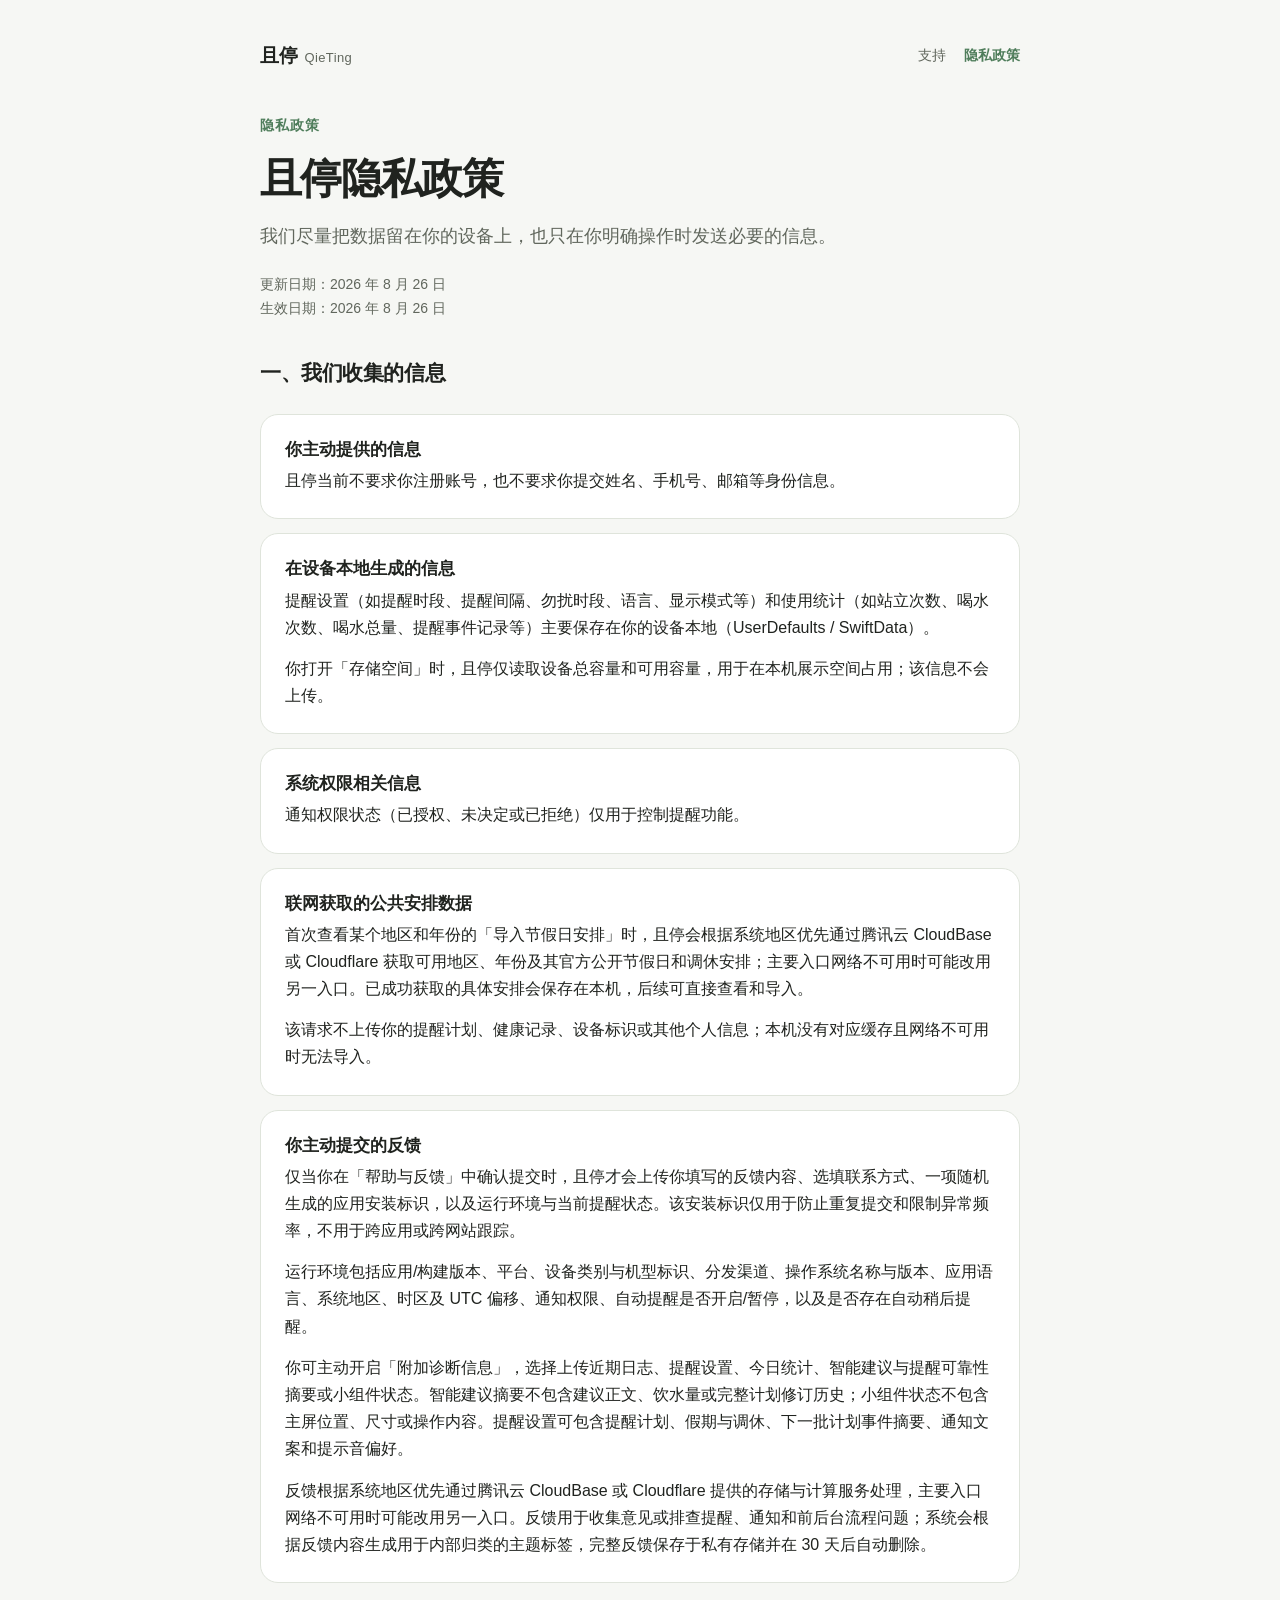
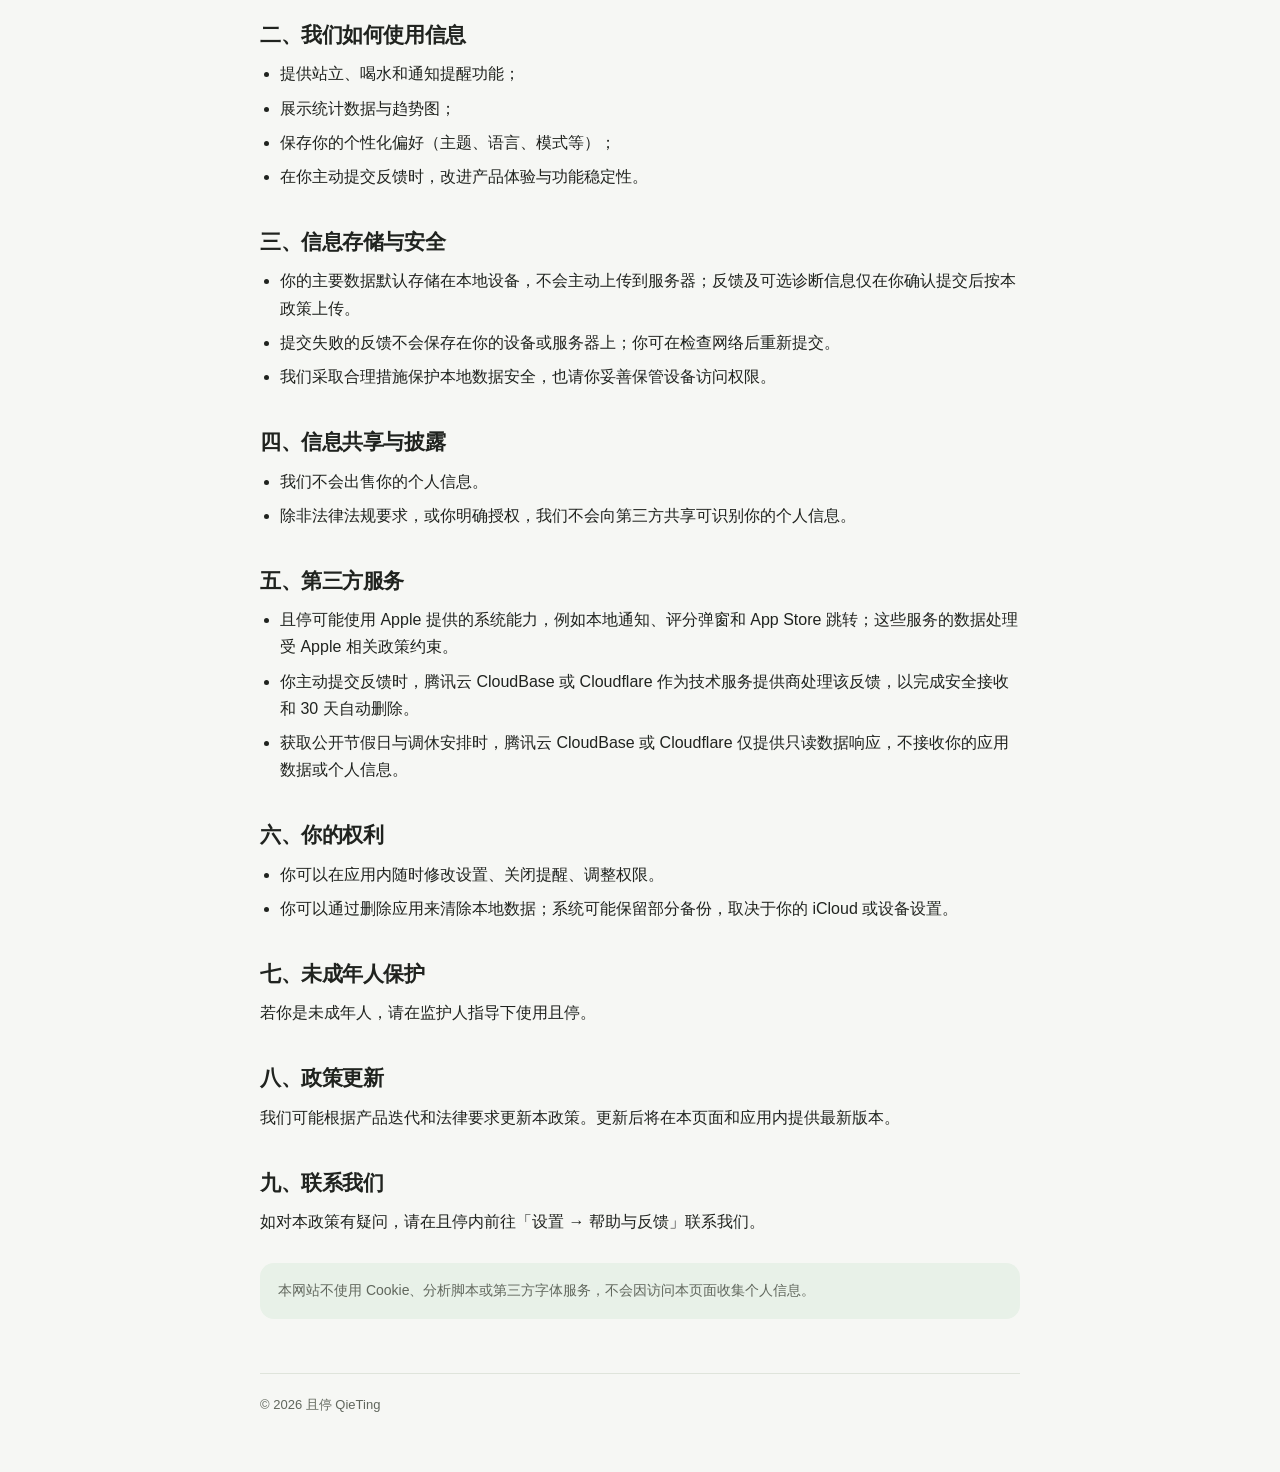
==== privacy/index.html @ 00966080 "feat: 新增隐私政策与支持页面" ====
<!doctype html>
<html lang="zh-CN">
  <head>
    <meta charset="utf-8">
    <meta name="viewport" content="width=device-width, initial-scale=1">
    <meta name="description" content="且停隐私政策。">
    <title>隐私政策｜且停</title>
    <link rel="stylesheet" href="../assets/styles.css">
  </head>
  <body>
    <main class="page">
      <header class="site-header">
        <a class="brand" href="../">且停 <small>QieTing</small></a>
        <nav class="nav" aria-label="页面导航">
          <a href="../support/">支持</a>
          <a href="./" aria-current="page">隐私政策</a>
        </nav>
      </header>

      <p class="eyebrow">隐私政策</p>
      <h1>且停隐私政策</h1>
      <p class="lead">我们尽量把数据留在你的设备上，也只在你明确操作时发送必要的信息。</p>
      <p class="meta">更新日期：2026 年 8 月 26 日<br>生效日期：2026 年 8 月 26 日</p>

      <section>
        <h2>一、我们收集的信息</h2>
        <div class="card">
          <h3>你主动提供的信息</h3>
          <p>且停当前不要求你注册账号，也不要求你提交姓名、手机号、邮箱等身份信息。</p>
        </div>
        <div class="card">
          <h3>在设备本地生成的信息</h3>
          <p>提醒设置（如提醒时段、提醒间隔、勿扰时段、语言、显示模式等）和使用统计（如站立次数、喝水次数、喝水总量、提醒事件记录等）主要保存在你的设备本地（UserDefaults / SwiftData）。</p>
          <p>你打开「存储空间」时，且停仅读取设备总容量和可用容量，用于在本机展示空间占用；该信息不会上传。</p>
        </div>
        <div class="card">
          <h3>系统权限相关信息</h3>
          <p>通知权限状态（已授权、未决定或已拒绝）仅用于控制提醒功能。</p>
        </div>
        <div class="card">
          <h3>联网获取的公共安排数据</h3>
          <p>首次查看某个地区和年份的「导入节假日安排」时，且停会根据系统地区优先通过腾讯云 CloudBase 或 Cloudflare 获取可用地区、年份及其官方公开节假日和调休安排；主要入口网络不可用时可能改用另一入口。已成功获取的具体安排会保存在本机，后续可直接查看和导入。</p>
          <p>该请求不上传你的提醒计划、健康记录、设备标识或其他个人信息；本机没有对应缓存且网络不可用时无法导入。</p>
        </div>
        <div class="card">
          <h3>你主动提交的反馈</h3>
          <p>仅当你在「帮助与反馈」中确认提交时，且停才会上传你填写的反馈内容、选填联系方式、一项随机生成的应用安装标识，以及运行环境与当前提醒状态。该安装标识仅用于防止重复提交和限制异常频率，不用于跨应用或跨网站跟踪。</p>
          <p>运行环境包括应用/构建版本、平台、设备类别与机型标识、分发渠道、操作系统名称与版本、应用语言、系统地区、时区及 UTC 偏移、通知权限、自动提醒是否开启/暂停，以及是否存在自动稍后提醒。</p>
          <p>你可主动开启「附加诊断信息」，选择上传近期日志、提醒设置、今日统计、智能建议与提醒可靠性摘要或小组件状态。智能建议摘要不包含建议正文、饮水量或完整计划修订历史；小组件状态不包含主屏位置、尺寸或操作内容。提醒设置可包含提醒计划、假期与调休、下一批计划事件摘要、通知文案和提示音偏好。</p>
          <p>反馈根据系统地区优先通过腾讯云 CloudBase 或 Cloudflare 提供的存储与计算服务处理，主要入口网络不可用时可能改用另一入口。反馈用于收集意见或排查提醒、通知和前后台流程问题；系统会根据反馈内容生成用于内部归类的主题标签，完整反馈保存于私有存储并在 30 天后自动删除。</p>
        </div>
      </section>

      <section>
        <h2>二、我们如何使用信息</h2>
        <ul>
          <li>提供站立、喝水和通知提醒功能；</li>
          <li>展示统计数据与趋势图；</li>
          <li>保存你的个性化偏好（主题、语言、模式等）；</li>
          <li>在你主动提交反馈时，改进产品体验与功能稳定性。</li>
        </ul>
      </section>

      <section>
        <h2>三、信息存储与安全</h2>
        <ul>
          <li>你的主要数据默认存储在本地设备，不会主动上传到服务器；反馈及可选诊断信息仅在你确认提交后按本政策上传。</li>
          <li>提交失败的反馈不会保存在你的设备或服务器上；你可在检查网络后重新提交。</li>
          <li>我们采取合理措施保护本地数据安全，也请你妥善保管设备访问权限。</li>
        </ul>
      </section>

      <section>
        <h2>四、信息共享与披露</h2>
        <ul>
          <li>我们不会出售你的个人信息。</li>
          <li>除非法律法规要求，或你明确授权，我们不会向第三方共享可识别你的个人信息。</li>
        </ul>
      </section>

      <section>
        <h2>五、第三方服务</h2>
        <ul>
          <li>且停可能使用 Apple 提供的系统能力，例如本地通知、评分弹窗和 App Store 跳转；这些服务的数据处理受 Apple 相关政策约束。</li>
          <li>你主动提交反馈时，腾讯云 CloudBase 或 Cloudflare 作为技术服务提供商处理该反馈，以完成安全接收和 30 天自动删除。</li>
          <li>获取公开节假日与调休安排时，腾讯云 CloudBase 或 Cloudflare 仅提供只读数据响应，不接收你的应用数据或个人信息。</li>
        </ul>
      </section>

      <section>
        <h2>六、你的权利</h2>
        <ul>
          <li>你可以在应用内随时修改设置、关闭提醒、调整权限。</li>
          <li>你可以通过删除应用来清除本地数据；系统可能保留部分备份，取决于你的 iCloud 或设备设置。</li>
        </ul>
      </section>

      <section>
        <h2>七、未成年人保护</h2>
        <p>若你是未成年人，请在监护人指导下使用且停。</p>
      </section>

      <section>
        <h2>八、政策更新</h2>
        <p>我们可能根据产品迭代和法律要求更新本政策。更新后将在本页面和应用内提供最新版本。</p>
      </section>

      <section>
        <h2>九、联系我们</h2>
        <p>如对本政策有疑问，请在且停内前往「设置 → 帮助与反馈」联系我们。</p>
      </section>

      <aside class="note">本网站不使用 Cookie、分析脚本或第三方字体服务，不会因访问本页面收集个人信息。</aside>
      <footer class="footer">© 2026 且停 QieTing</footer>
    </main>
  </body>
</html>
---- assets/styles.css ----
:root {
  color-scheme: light dark;
  --page: #f6f7f4;
  --surface: #ffffff;
  --text: #20231f;
  --secondary: #61675d;
  --line: #dfe4db;
  --accent: #4f7d5b;
  --accent-soft: #e8f1e8;
  --link: #2d6841;
}

@media (prefers-color-scheme: dark) {
  :root {
    --page: #161815;
    --surface: #20231f;
    --text: #f1f3ee;
    --secondary: #b7beb3;
    --line: #3c423a;
    --accent: #92bd96;
    --accent-soft: #263b2a;
    --link: #adddb1;
  }
}

* { box-sizing: border-box; }

html { -webkit-text-size-adjust: 100%; }

body {
  margin: 0;
  background: var(--page);
  color: var(--text);
  font-family: -apple-system, BlinkMacSystemFont, "SF Pro Text", "PingFang SC", "Hiragino Sans GB", "Microsoft YaHei", sans-serif;
  font-size: 16px;
  line-height: 1.7;
}

a {
  color: var(--link);
  text-decoration-thickness: 1px;
  text-underline-offset: 0.16em;
}

a:hover { color: var(--accent); }

.page {
  width: min(100% - 40px, 760px);
  margin: 0 auto;
  padding: 40px 0 56px;
}

.site-header {
  display: flex;
  align-items: center;
  justify-content: space-between;
  gap: 20px;
  margin-bottom: 42px;
}

.brand {
  color: var(--text);
  font-size: 19px;
  font-weight: 700;
  letter-spacing: 0.02em;
  text-decoration: none;
}

.brand small {
  color: var(--secondary);
  font-size: 13px;
  font-weight: 500;
}

.nav { display: flex; gap: 18px; font-size: 14px; }

.nav a { color: var(--secondary); text-decoration: none; }
.nav a[aria-current="page"] { color: var(--accent); font-weight: 650; }

.eyebrow {
  color: var(--accent);
  font-size: 14px;
  font-weight: 700;
  letter-spacing: 0.08em;
}

h1, h2, h3 { color: var(--text); line-height: 1.3; }

h1 {
  margin: 8px 0 14px;
  font-size: clamp(30px, 7vw, 42px);
  letter-spacing: -0.04em;
}

h2 {
  margin: 38px 0 12px;
  font-size: 21px;
  letter-spacing: -0.02em;
}

h3 { margin: 0 0 6px; font-size: 17px; }

p { margin: 0 0 14px; }

.lead {
  max-width: 620px;
  color: var(--secondary);
  font-size: 18px;
}

.meta {
  margin-top: 22px;
  color: var(--secondary);
  font-size: 14px;
}

.card {
  margin-top: 28px;
  padding: 24px;
  background: var(--surface);
  border: 1px solid var(--line);
  border-radius: 18px;
}

.card + .card { margin-top: 14px; }

.card p:last-child, .card ul:last-child { margin-bottom: 0; }

ul { margin: 8px 0 14px; padding-left: 1.25em; }
li + li { margin-top: 7px; }

.note {
  margin-top: 28px;
  padding: 16px 18px;
  color: var(--secondary);
  background: var(--accent-soft);
  border-radius: 14px;
  font-size: 14px;
}

.footer {
  margin-top: 54px;
  padding-top: 20px;
  border-top: 1px solid var(--line);
  color: var(--secondary);
  font-size: 13px;
}

@media (max-width: 520px) {
  .page { width: min(100% - 32px, 760px); padding-top: 28px; }
  .site-header { margin-bottom: 32px; }
  .brand small { display: none; }
  .nav { gap: 14px; }
  .card { padding: 20px; }
}
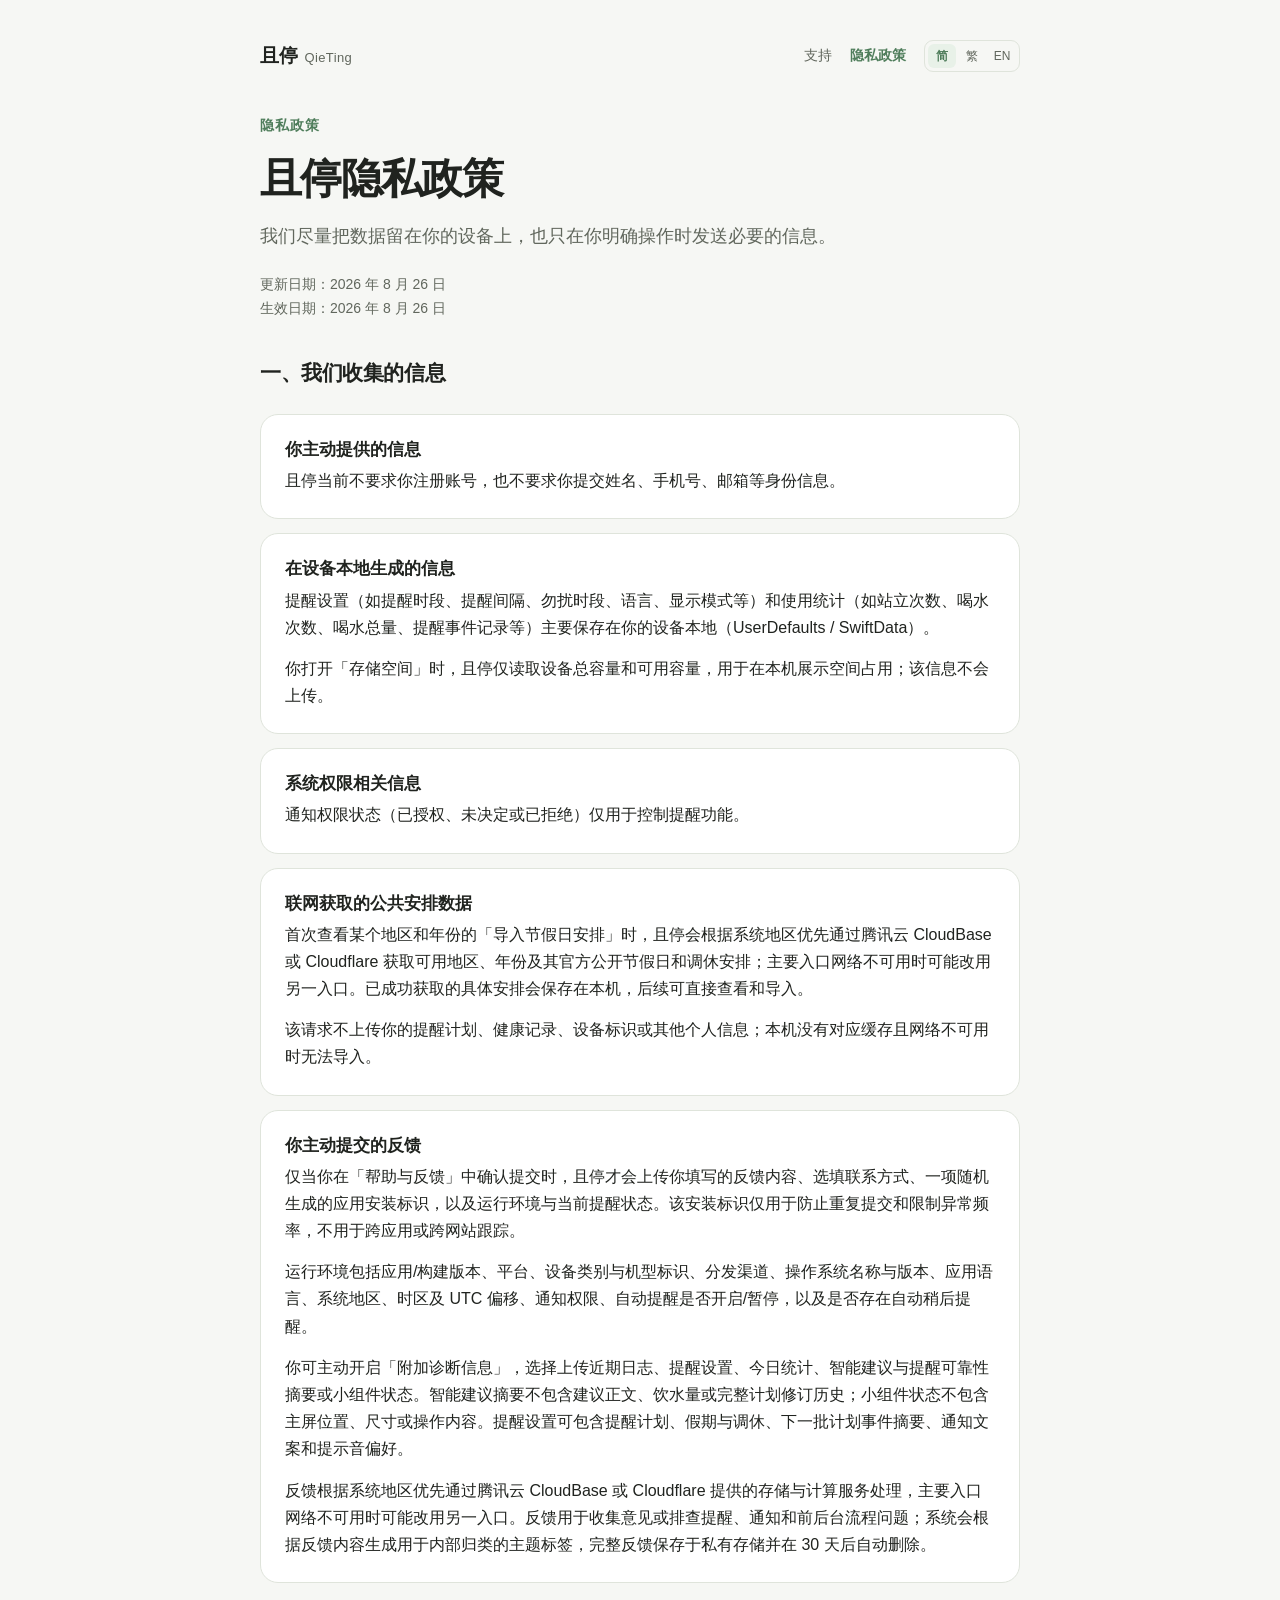
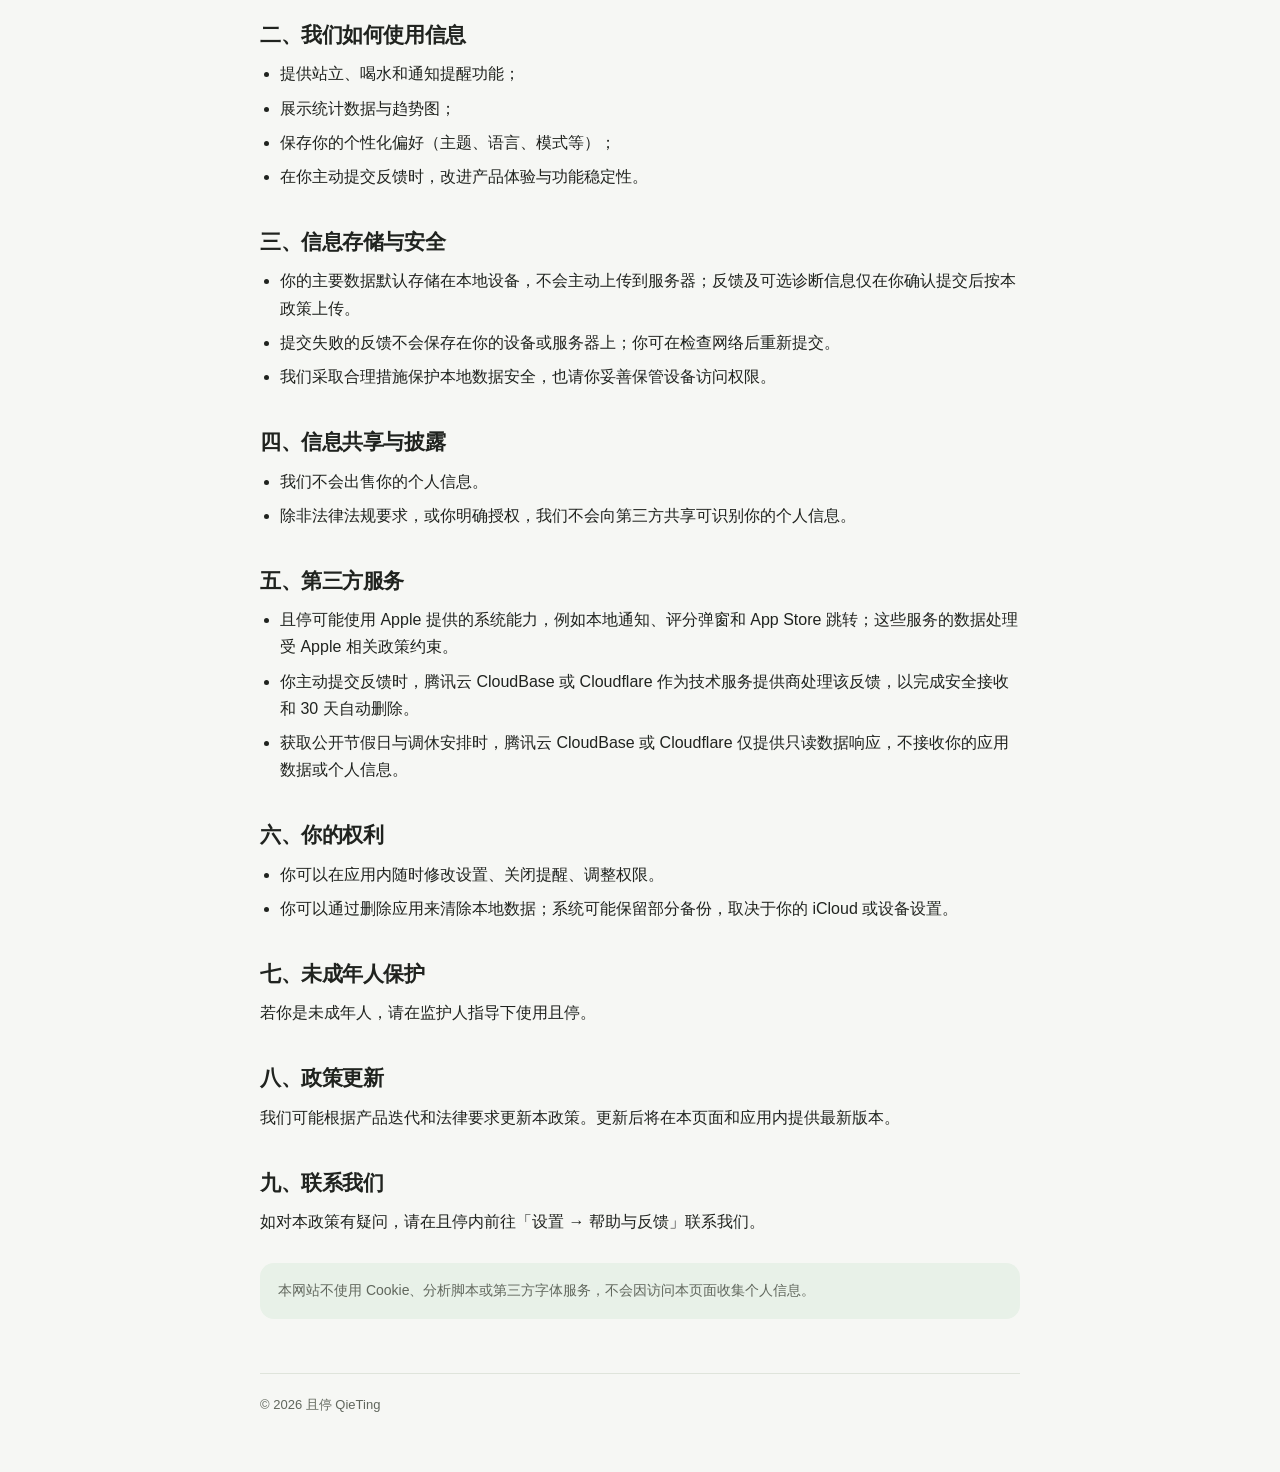
==== commit 0ed5bb0c: "添加多语言隐私与支持页面" ====
--- a/privacy/index.html
+++ b/privacy/index.html
@@ -5,16 +5,23 @@
     <meta name="viewport" content="width=device-width, initial-scale=1">
     <meta name="description" content="且停隐私政策。">
     <title>隐私政策｜且停</title>
-    <link rel="stylesheet" href="../assets/styles.css">
+    <link rel="stylesheet" href="https://sapphirezzz.github.io/qieting-support/assets/styles.css">
   </head>
   <body>
     <main class="page">
       <header class="site-header">
-        <a class="brand" href="../">且停 <small>QieTing</small></a>
-        <nav class="nav" aria-label="页面导航">
-          <a href="../support/">支持</a>
-          <a href="./" aria-current="page">隐私政策</a>
-        </nav>
+        <a class="brand" href="https://sapphirezzz.github.io/qieting-support/" data-preserve-language>且停 <small>QieTing</small></a>
+        <div class="header-actions">
+          <nav class="nav" data-i18n-aria-label="navigation" aria-label="页面导航">
+            <a href="https://sapphirezzz.github.io/qieting-support/support/" data-preserve-language data-i18n="support">支持</a>
+            <a href="https://sapphirezzz.github.io/qieting-support/privacy/" data-preserve-language aria-current="page" data-i18n="privacy">隐私政策</a>
+          </nav>
+          <nav class="language-switcher" aria-label="Language">
+            <a href="?lang=zh-Hans" data-language-link="zh-Hans">简</a>
+            <a href="?lang=zh-Hant" data-language-link="zh-Hant">繁</a>
+            <a href="?lang=en" data-language-link="en">EN</a>
+          </nav>
+        </div>
       </header>
 
       <p class="eyebrow">隐私政策</p>
@@ -113,5 +120,7 @@
       <aside class="note">本网站不使用 Cookie、分析脚本或第三方字体服务，不会因访问本页面收集个人信息。</aside>
       <footer class="footer">© 2026 且停 QieTing</footer>
     </main>
+    <script src="https://sapphirezzz.github.io/qieting-support/assets/translations.js"></script>
+    <script src="https://sapphirezzz.github.io/qieting-support/assets/language.js"></script>
   </body>
 </html>
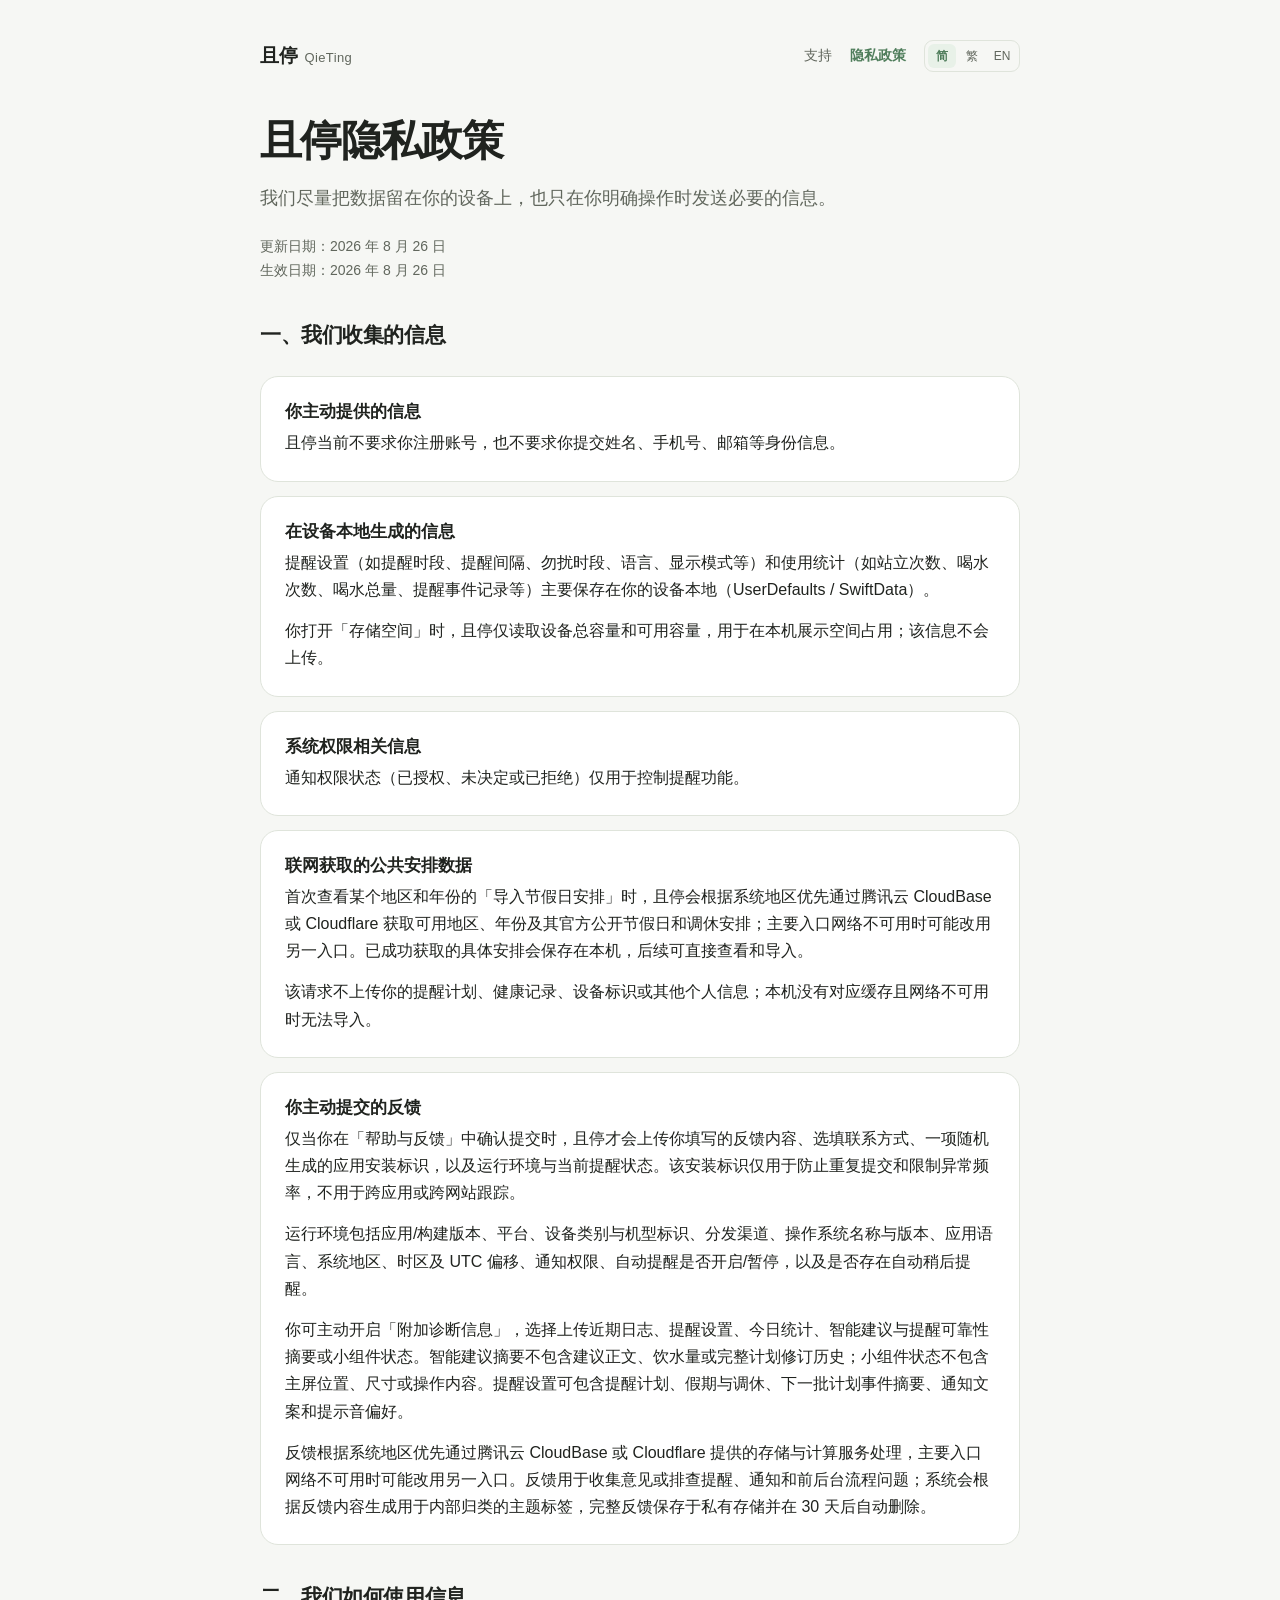
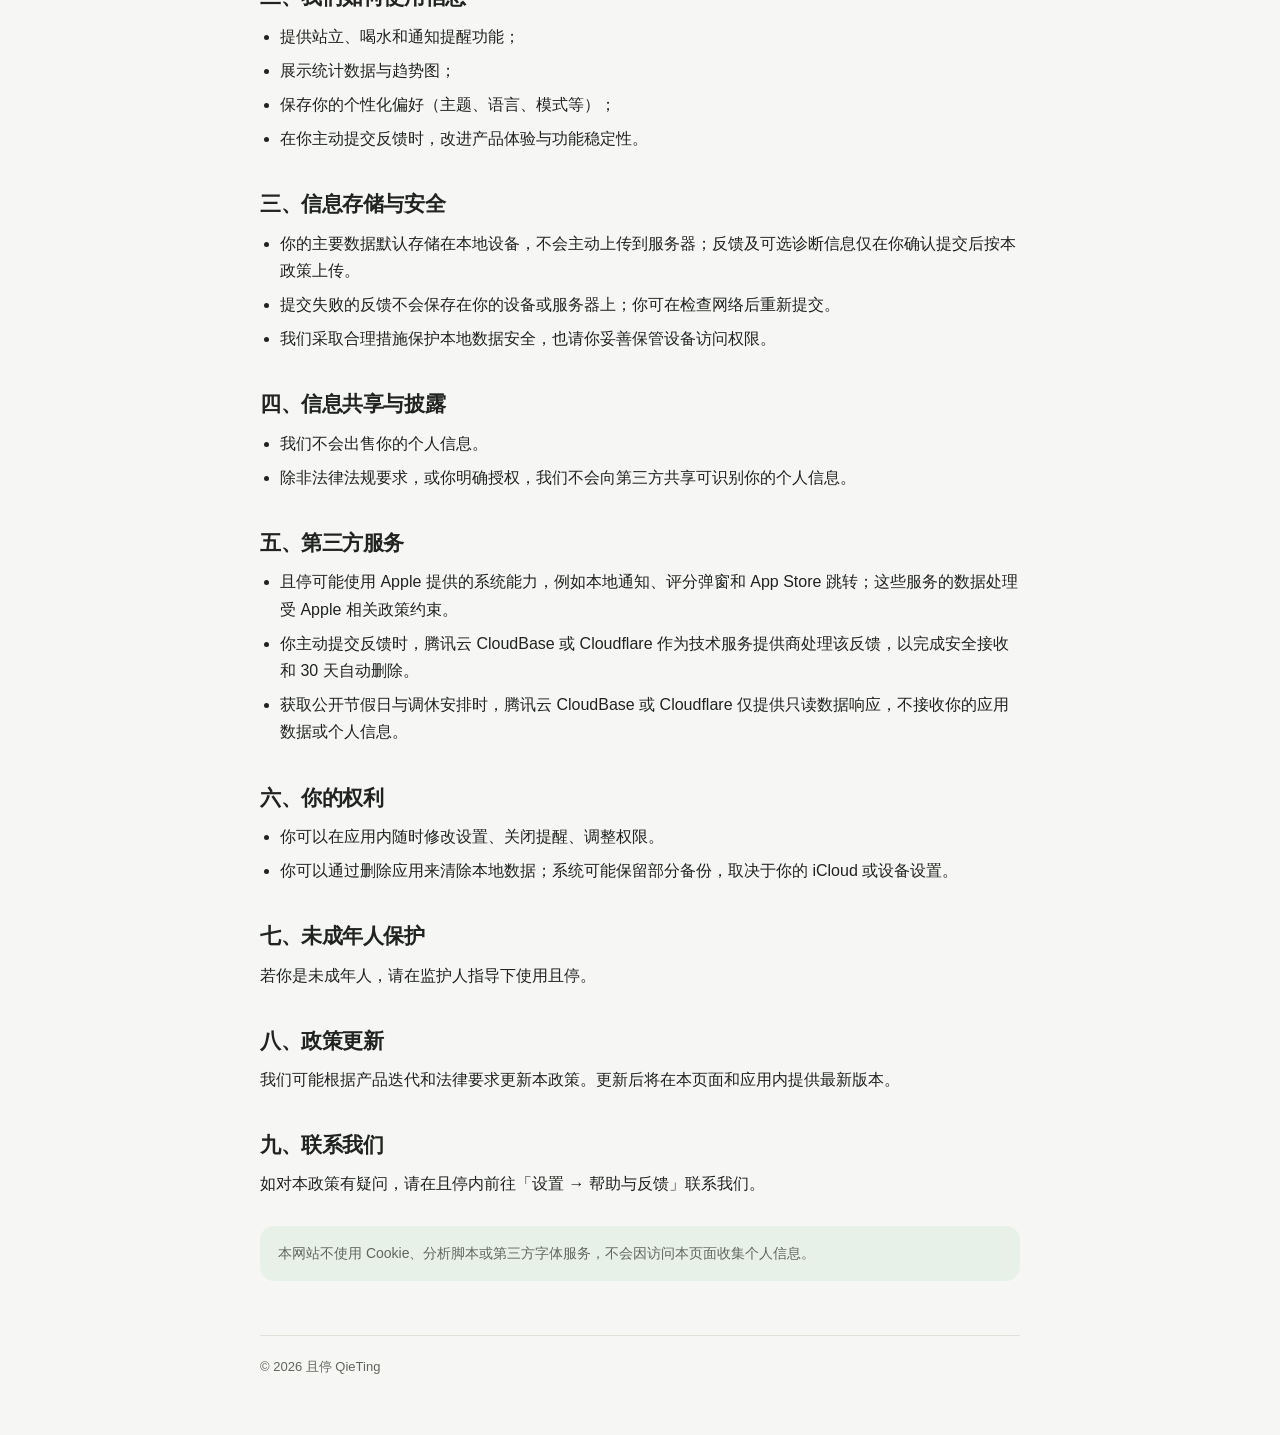
==== commit 70f141f5: "移除页面眉题行" ====
--- a/privacy/index.html
+++ b/privacy/index.html
@@ -24,7 +24,6 @@
         </div>
       </header>
 
-      <p class="eyebrow">隐私政策</p>
       <h1>且停隐私政策</h1>
       <p class="lead">我们尽量把数据留在你的设备上，也只在你明确操作时发送必要的信息。</p>
       <p class="meta">更新日期：2026 年 8 月 26 日<br>生效日期：2026 年 8 月 26 日</p>
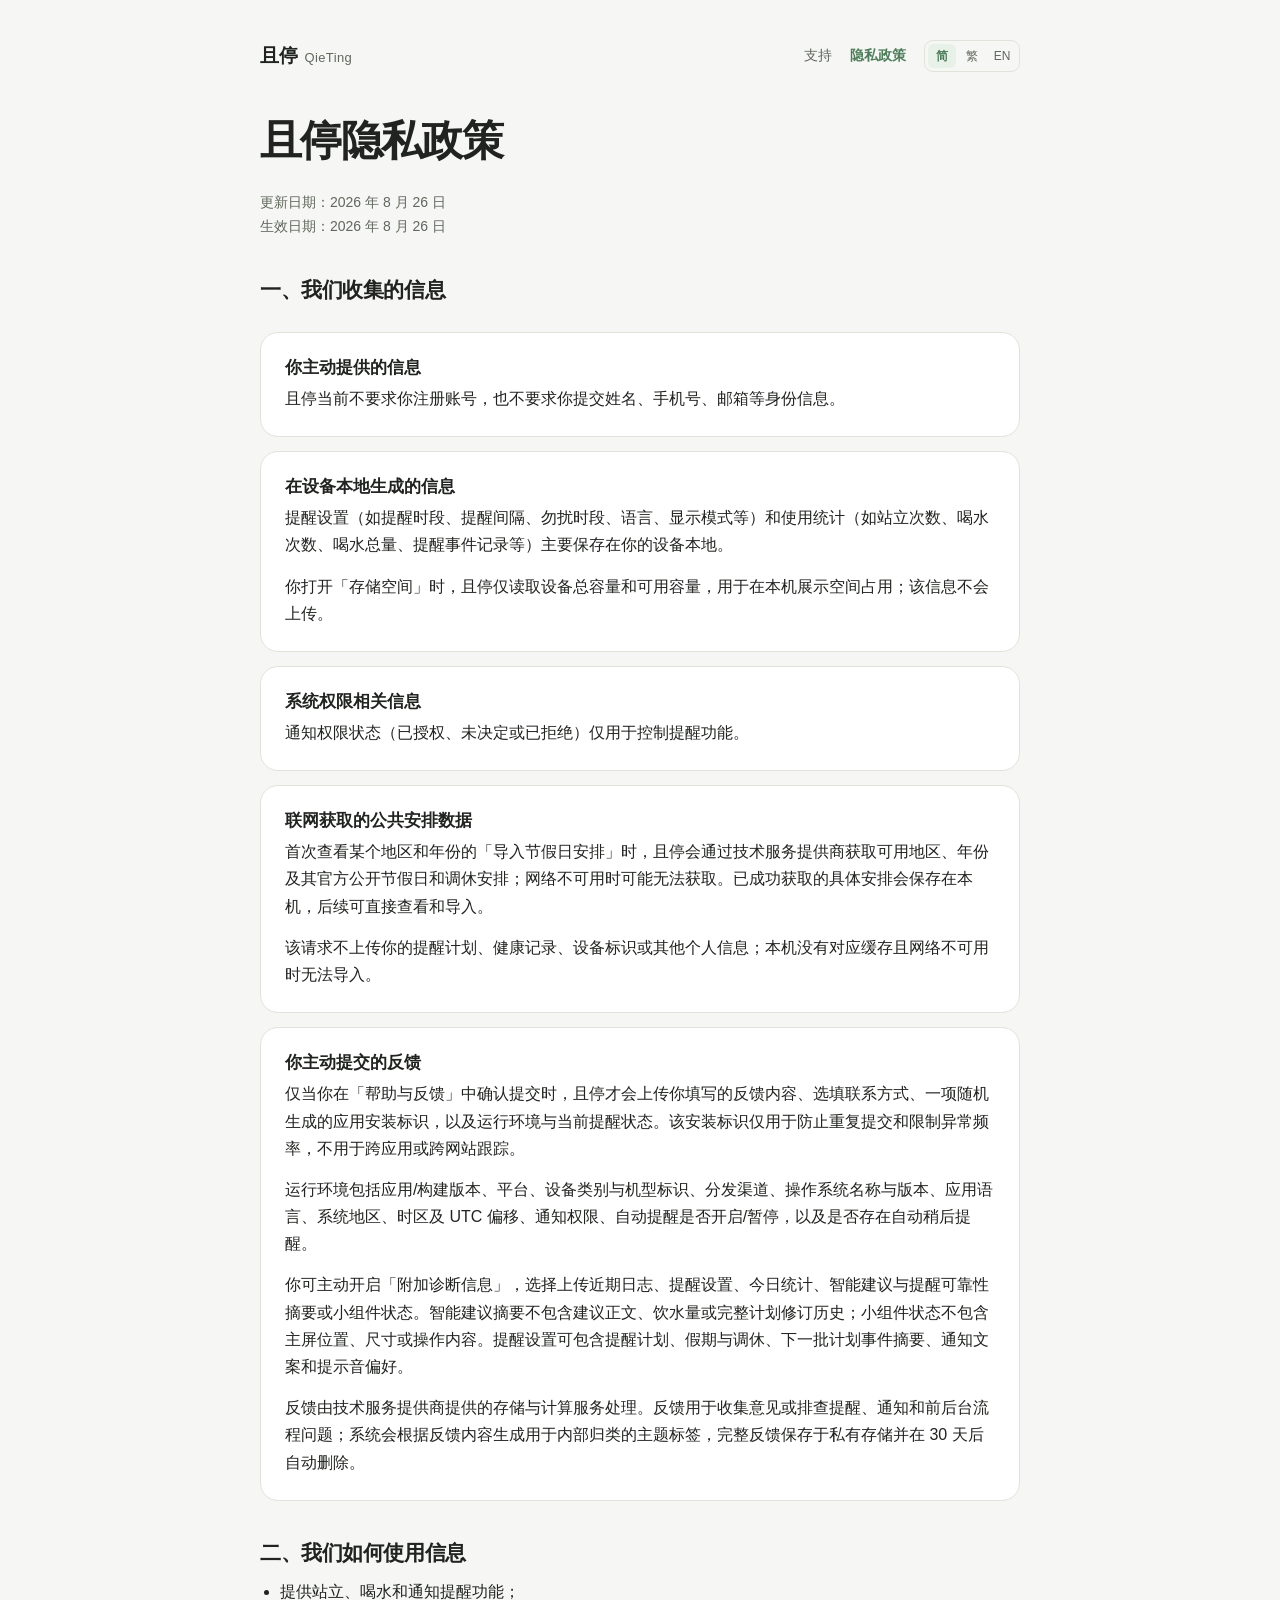
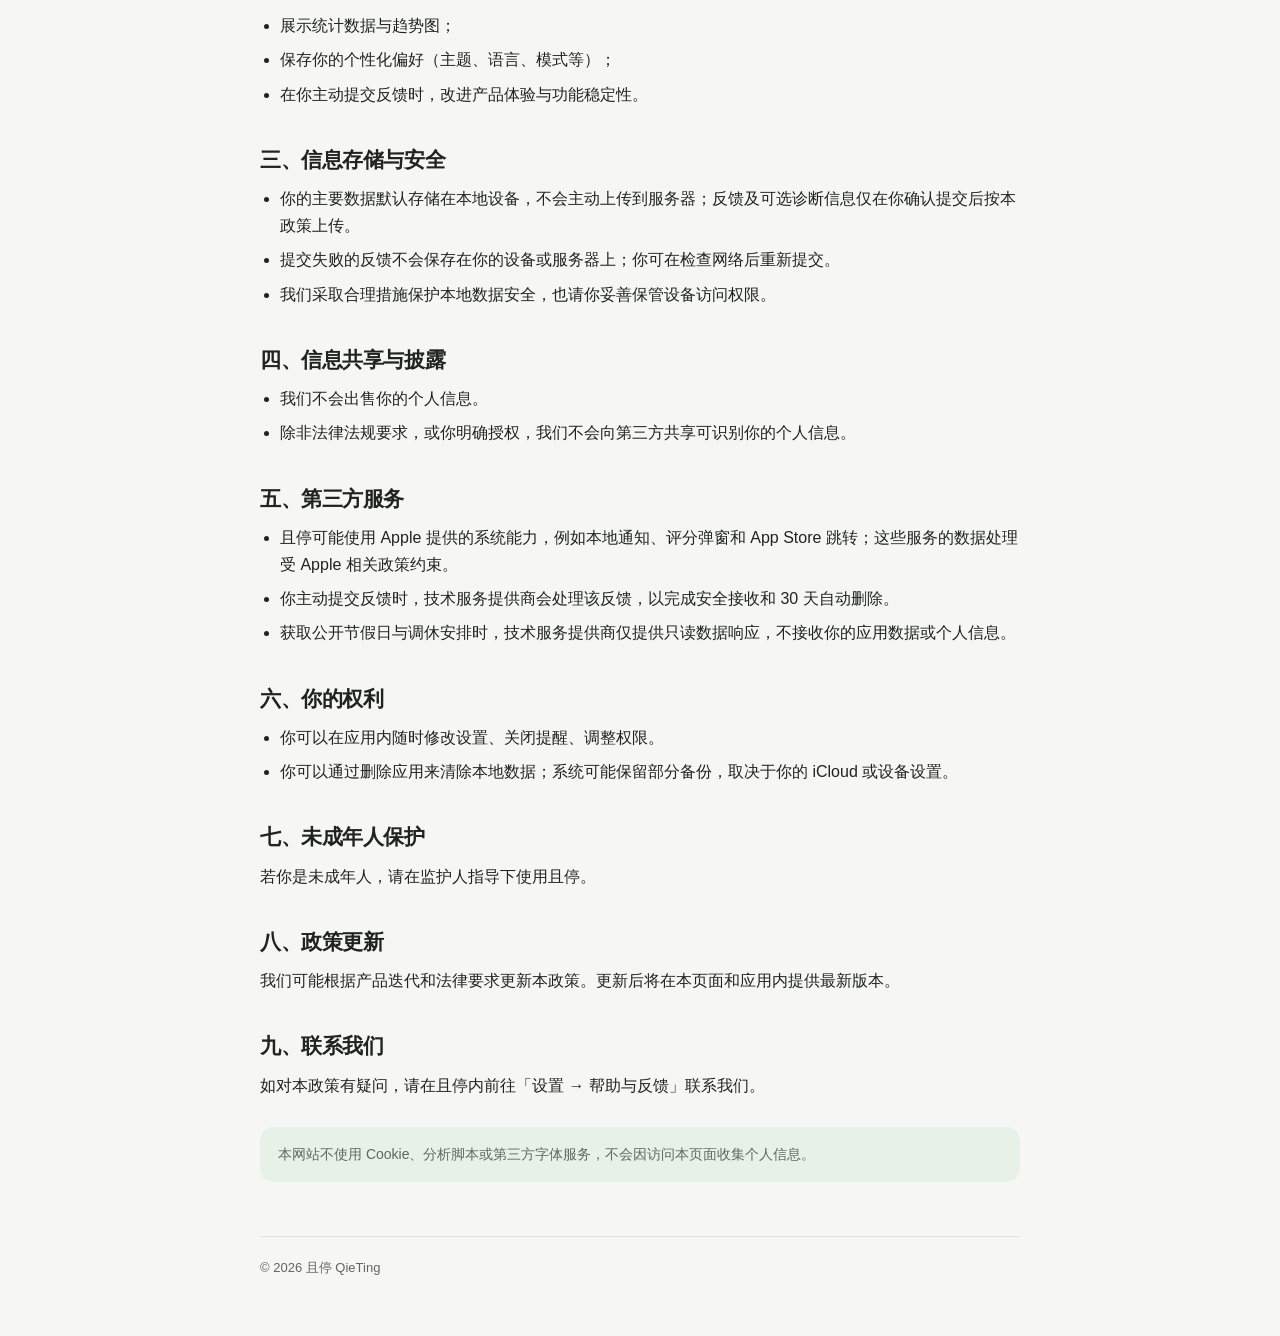
==== commit 761e802a: "精简隐私政策技术说明" ====
--- a/privacy/index.html
+++ b/privacy/index.html
@@ -25,7 +25,6 @@
       </header>
 
       <h1>且停隐私政策</h1>
-      <p class="lead">我们尽量把数据留在你的设备上，也只在你明确操作时发送必要的信息。</p>
       <p class="meta">更新日期：2026 年 8 月 26 日<br>生效日期：2026 年 8 月 26 日</p>
 
       <section>
@@ -36,7 +35,7 @@
         </div>
         <div class="card">
           <h3>在设备本地生成的信息</h3>
-          <p>提醒设置（如提醒时段、提醒间隔、勿扰时段、语言、显示模式等）和使用统计（如站立次数、喝水次数、喝水总量、提醒事件记录等）主要保存在你的设备本地（UserDefaults / SwiftData）。</p>
+          <p>提醒设置（如提醒时段、提醒间隔、勿扰时段、语言、显示模式等）和使用统计（如站立次数、喝水次数、喝水总量、提醒事件记录等）主要保存在你的设备本地。</p>
           <p>你打开「存储空间」时，且停仅读取设备总容量和可用容量，用于在本机展示空间占用；该信息不会上传。</p>
         </div>
         <div class="card">
@@ -45,7 +44,7 @@
         </div>
         <div class="card">
           <h3>联网获取的公共安排数据</h3>
-          <p>首次查看某个地区和年份的「导入节假日安排」时，且停会根据系统地区优先通过腾讯云 CloudBase 或 Cloudflare 获取可用地区、年份及其官方公开节假日和调休安排；主要入口网络不可用时可能改用另一入口。已成功获取的具体安排会保存在本机，后续可直接查看和导入。</p>
+          <p>首次查看某个地区和年份的「导入节假日安排」时，且停会通过技术服务提供商获取可用地区、年份及其官方公开节假日和调休安排；网络不可用时可能无法获取。已成功获取的具体安排会保存在本机，后续可直接查看和导入。</p>
           <p>该请求不上传你的提醒计划、健康记录、设备标识或其他个人信息；本机没有对应缓存且网络不可用时无法导入。</p>
         </div>
         <div class="card">
@@ -53,7 +52,7 @@
           <p>仅当你在「帮助与反馈」中确认提交时，且停才会上传你填写的反馈内容、选填联系方式、一项随机生成的应用安装标识，以及运行环境与当前提醒状态。该安装标识仅用于防止重复提交和限制异常频率，不用于跨应用或跨网站跟踪。</p>
           <p>运行环境包括应用/构建版本、平台、设备类别与机型标识、分发渠道、操作系统名称与版本、应用语言、系统地区、时区及 UTC 偏移、通知权限、自动提醒是否开启/暂停，以及是否存在自动稍后提醒。</p>
           <p>你可主动开启「附加诊断信息」，选择上传近期日志、提醒设置、今日统计、智能建议与提醒可靠性摘要或小组件状态。智能建议摘要不包含建议正文、饮水量或完整计划修订历史；小组件状态不包含主屏位置、尺寸或操作内容。提醒设置可包含提醒计划、假期与调休、下一批计划事件摘要、通知文案和提示音偏好。</p>
-          <p>反馈根据系统地区优先通过腾讯云 CloudBase 或 Cloudflare 提供的存储与计算服务处理，主要入口网络不可用时可能改用另一入口。反馈用于收集意见或排查提醒、通知和前后台流程问题；系统会根据反馈内容生成用于内部归类的主题标签，完整反馈保存于私有存储并在 30 天后自动删除。</p>
+          <p>反馈由技术服务提供商提供的存储与计算服务处理。反馈用于收集意见或排查提醒、通知和前后台流程问题；系统会根据反馈内容生成用于内部归类的主题标签，完整反馈保存于私有存储并在 30 天后自动删除。</p>
         </div>
       </section>
 
@@ -88,8 +87,8 @@
         <h2>五、第三方服务</h2>
         <ul>
           <li>且停可能使用 Apple 提供的系统能力，例如本地通知、评分弹窗和 App Store 跳转；这些服务的数据处理受 Apple 相关政策约束。</li>
-          <li>你主动提交反馈时，腾讯云 CloudBase 或 Cloudflare 作为技术服务提供商处理该反馈，以完成安全接收和 30 天自动删除。</li>
-          <li>获取公开节假日与调休安排时，腾讯云 CloudBase 或 Cloudflare 仅提供只读数据响应，不接收你的应用数据或个人信息。</li>
+          <li>你主动提交反馈时，技术服务提供商会处理该反馈，以完成安全接收和 30 天自动删除。</li>
+          <li>获取公开节假日与调休安排时，技术服务提供商仅提供只读数据响应，不接收你的应用数据或个人信息。</li>
         </ul>
       </section>
 
